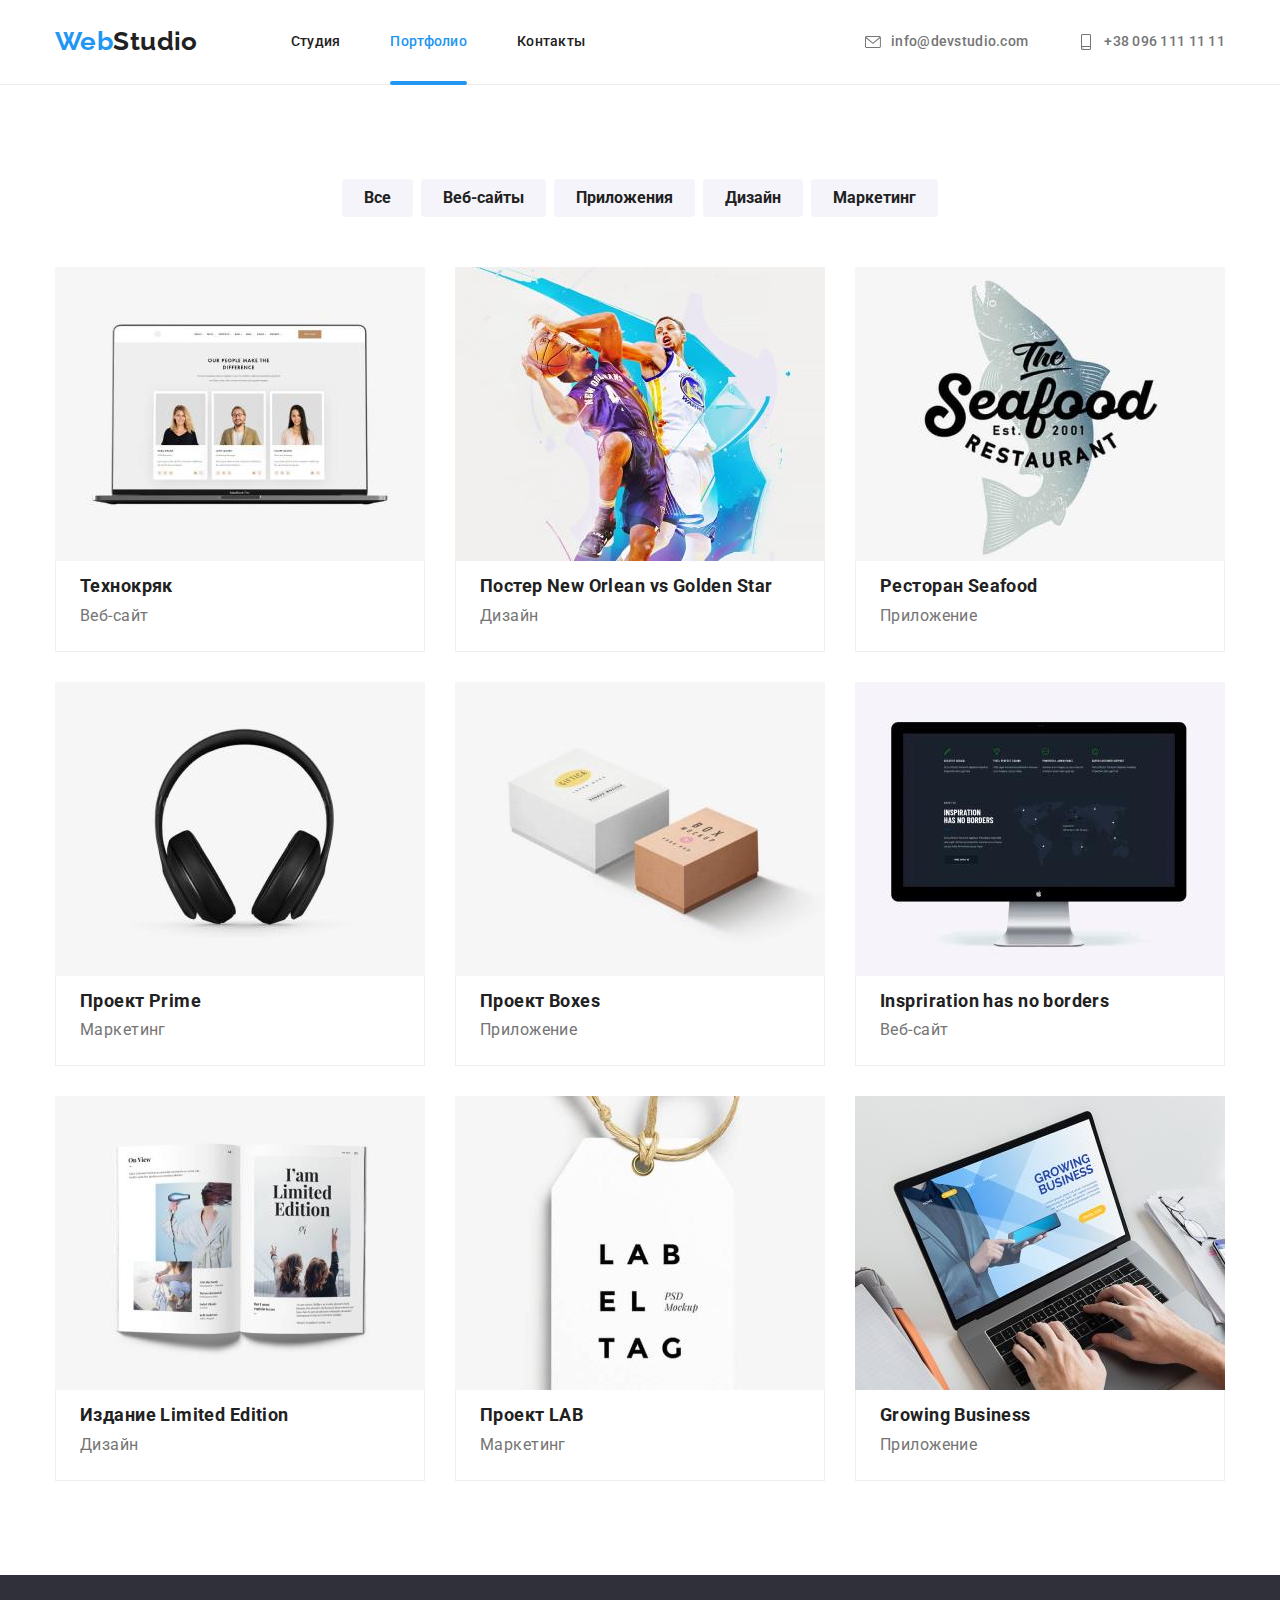
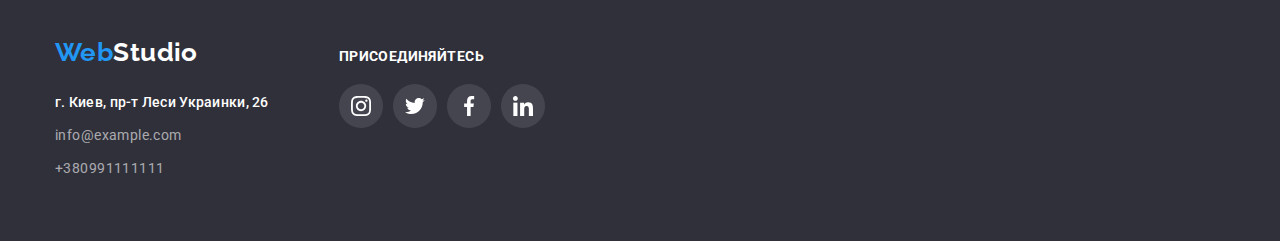
==== portfolio.html @ 58682e2e "H/W" ====
<!DOCTYPE html>
<html lang="ru">
  <head>
    <meta charset="UTF-8" />
    <meta http-equiv="X-UA-Compatible" content="IE=edge" />
    <meta name="viewport" content="width=device-width, initial-scale=1.0" />
    <link rel="preconnect" href="https://fonts.googleapis.com">
    <link rel="preconnect" href="https://fonts.gstatic.com" crossorigin>
    <link href="https://fonts.googleapis.com/css2?family=Raleway:wght@700&family=Roboto:wght@400;500;700;900&display=swap"
        rel="stylesheet">
    <title>Portfolio</title>
    <link rel="stylesheet" href="./css/modern-normalize.css">
    <link rel="stylesheet" href="./css/styles.css">
  </head>

  <body>
    <header class="header">
        <div class="container-header container">
            <a class="logo-link" 
            href="./index.html">Web<span class="logo-d">Studio</span></a>
            <nav class="nav">
                <ul class="nav-list">
                    <li class="nav-item">
                        <a  class="nav-link-st"
                            href="./index.html">Студия</a>
                    </li>
                    <li class="nav-item">
                        <a  class="nav-link-p nav-link-active"
                            href="./portfolio.html">Портфолио</a>
                    </li>
                    <li class="nav-item">
                        <a  class="nav-link-k" 
                            href="Контакты">Контакты</a>
                    </li>
                </ul>
            </nav>
            <ul class="cont-list">
                <li class="cont-item">
                  <a class="cont-link" href="mailto:info@devstudio.com"
                    ><svg class="cont-icon" width="16px" height="16px">
                      <use href="./img/svg/symbol-defs.svg#icon-envelope"></use></svg
                    >info@devstudio.com</a
                  >
                </li>
                <li class="cont-item">
                  <a class="cont-link" href="tel:+380961111111"
                    ><svg class="cont-icon" width="16px" height="16px">
                      <use
                        href="./img/svg/symbol-defs.svg#icon-smartphone"
                      ></use></svg
                    >+38 096 111 11 11</a
                  >
        </div>
    </header> 

    <main>
        <section class="section"><!--Список кнопок-->
            <div class="container">
                <h1 class="visually-hidden">Portfolio</h1>
                <ul class="botton-list">
                    <li class="botton-item"><button class="filter-button" type="button">Все</button></li>
                    <li class="botton-item"><button class="filter-button" type="button">Веб-сайты</button></li>
                    <li class="botton-item"><button class="filter-button" type="button">Приложения</button></li>
                    <li class="botton-item"><button class="filter-button" type="button">Дизайн</button></li>
                    <li class="botton-item"><button class="filter-button" type="button">Маркетинг</button></li>
                </ul>
                <ul class="portfolio-list">
                  <li class="portfolio-item">
                    <a class="portfolio-link" href="">
                      <div class="portfolio-hover">
                        <img src="./img/portfolio/p.1.jpg" alt="фото веб-сайта Технокряк" width="370">
                        <p class="hover-text">
                          Технокряк это современная площадка распространения
                          коронавируса. Компании используют эту платформу для
                          цифрового шпионажа и атак на защищённые сервера конкурентов.
                        </p>
                      </div>
                      <div class="portfolio-tumba">
                        <h2 class="portfolio-title">Технокряк</h2>
                        <p class="portfolio-text">Веб-сайт</p>
                      </div>
                    </a>
                  </li>
                    <li class="portfolio-item">
                      <a class="portfolio-link" href="#">
                        <div class="portfolio-hover">
                          <img src="./img/portfolio/p.2.jpg" alt="фото веб-сайта Технокряк" width="370">
                          <p class="hover-text">
                            Технокряк это современная площадка распространения
                            коронавируса. Компании используют эту платформу для
                            цифрового шпионажа и атак на защищённые сервера конкурентов.
                          </p>
                          </div>
                        <div class="portfolio-tumba">
                            <h2 class="portfolio-title">Постер New Orlean vs Golden Star</h2>
                            <p class="portfolio-text">Дизайн</p>
                        </div>
                      </a>
                    </li>
                    <li class="portfolio-item">
                      <a class="portfolio-link" href="#">
                        <div class="portfolio-hover">
                          <img src="./img/portfolio/p.3.jpg" alt="фото веб-сайта Технокряк" width="370">
                          <p class="hover-text">
                            Технокряк это современная площадка распространения
                            коронавируса. Компании используют эту платформу для
                            цифрового шпионажа и атак на защищённые сервера конкурентов.
                          </p>
                          </div>
                        <div class="portfolio-tumba">
                            <h2 class="portfolio-title">Ресторан Seafood</h2>
                            <p class="portfolio-text">Приложение</p>
                            </div>
                       </a>
                    </li>
                    <li class="portfolio-item">
                      <a class="portfolio-link" href="#">
                        <div class="portfolio-hover">
                          <img src="./img/portfolio/p.4.jpg" alt="фото веб-сайта Технокряк" width="370">
                          <p class="hover-text">
                            Технокряк это современная площадка распространения
                            коронавируса. Компании используют эту платформу для
                            цифрового шпионажа и атак на защищённые сервера конкурентов.
                          </p>
                          </div>
                        <div class="portfolio-tumba">
                            <h2 class="portfolio-title">Проект Prime</h2>
                            <p class="portfolio-text">Маркетинг</p>
                          </div>
                       </a>
                    </li>
                    <li class="portfolio-item">
                      <a class="portfolio-link" href="#">
                        <div class="portfolio-hover">
                          <img src="./img/portfolio/p.5.jpg" alt="фото веб-сайта Технокряк" width="370">
                          <p class="hover-text">
                            Технокряк это современная площадка распространения
                            коронавируса. Компании используют эту платформу для
                            цифрового шпионажа и атак на защищённые сервера конкурентов.
                          </p>
                          </div>
                        <div class="portfolio-tumba">
                            <h2 class="portfolio-title">Проект Boxes</h2>
                            <p class="portfolio-text">Приложение</p>
                            </div>
                       </a>
                    </li>
                    <li class="portfolio-item">
                      <a class="portfolio-link" href="#">
                        <div class="portfolio-hover">
                          <img src="./img/portfolio/p.6.jpg" alt="фото веб-сайта Технокряк" width="370">
                          <p class="hover-text">
                            Технокряк это современная площадка распространения
                            коронавируса. Компании используют эту платформу для
                            цифрового шпионажа и атак на защищённые сервера конкурентов.
                          </p>
                          </div>
                        <div class="portfolio-tumba">
                            <h2 class="portfolio-title">Inspriration has no borders</h2>
                            <p class="portfolio-text">Веб-сайт</p>
                        </div>
                       </a>
                    </li>
                    <li class="portfolio-item">
                      <a class="portfolio-link" href="#">
                        <div class="portfolio-hover">
                          <img src="./img/portfolio/p.7.jpg" alt="фото веб-сайта Технокряк" width="370">
                          <p class="hover-text">
                            Технокряк это современная площадка распространения
                            коронавируса. Компании используют эту платформу для
                            цифрового шпионажа и атак на защищённые сервера конкурентов.
                          </p>
                          </div>
                        <div class="portfolio-tumba">
                            <h2 class="portfolio-title">Издание Limited Edition</h2>
                            <p class="portfolio-text">Дизайн</p>
                        </div>
                       </a>
                    </li>
                    <li class="portfolio-item">
                      <a class="portfolio-link" href="#">
                        <div class="portfolio-hover">
                          <img src="./img/portfolio/p.8.jpg" alt="фото веб-сайта Технокряк" width="370">
                          <p class="hover-text">
                            Технокряк это современная площадка распространения
                            коронавируса. Компании используют эту платформу для
                            цифрового шпионажа и атак на защищённые сервера конкурентов.
                          </p>
                          </div>
                        <div class="portfolio-tumba">
                            <h2 class="portfolio-title">Проект LAB</h2>
                            <p class="portfolio-text">Маркетинг</p>
                        </div>
                       </a>
                    </li>
                    <li class="portfolio-item">
                      <a class="portfolio-link" href="#">
                        <div class="portfolio-hover">
                          <img src="./img/portfolio/p.9.jpg" alt="фото веб-сайта Технокряк" width="370">
                          <p class="hover-text">
                            Технокряк это современная площадка распространения
                            коронавируса. Компании используют эту платформу для
                            цифрового шпионажа и атак на защищённые сервера конкурентов.
                          </p>
                          </div>
                        <div class="portfolio-tumba">
                            <h2 class="portfolio-title">Growing Business</h2>
                            <p class="portfolio-text">Приложение</p>
                          </div>
                       </a>
                    </li>
                 </ul>
            </div>
    </main>
      


    <footer>
        <section class="section-footer">
          <div class="container container-footer">
              <div class="">
                  <a class="logo-link-f" href="/index.html"
                  >Web<span class="logo-white">Studio</span></a>
                <address class="address">
                  <ul class="nav-list-f">
                    <li class="nav-item-f">
                      <a class="cont-link-fa" href=""
                        >г. Киев, пр-т Леси Украинки, 26</a>
                    </li>
                    <li class="nav-item-f">
                      <a class="cont-link-f" href="mailto:info@example.com"
                        >info@example.com</a>
                    </li>
                    <li class="nav-item-f">
                      <a class="cont-link-f" href="tel:+380991111111"
                        >+380991111111</a>
                    </li>
                  </ul>
              </div>
              <div class="footer-social">
                <h3 class="social-heading-footer">присоединяйтесь</h3>
                <ul class="footer-socials-list">
                  <li class="footer-socials-item">
                    <a class="footer-social-link" href="#">
                      <svg class="footer-icon" width="20" height="20">
                        <use
                          href="./img/svg/symbol-defs.svg#icon-instagram"
                        ></use>
                      </svg>
                    </a>
                  </li>
                  <li class="footer-socials-item">
                    <a class="footer-social-link" href="#">
                      <svg class="footer-icon" width="20" height="20">
                        <use href="./img/svg/symbol-defs.svg#icon-twitter"></use>
                      </svg>
                    </a>
                  </li>
                  <li class="footer-socials-item">
                    <a class="footer-social-link" href="#">
                      <svg class="footer-icon" width="20" height="20">
                        <use href="./img/svg/symbol-defs.svg#icon-facebook"></use>
                      </svg>
                    </a>
                  </li>
                  <li class="footer-socials-item">
                    <a class="footer-social-link" href="#">
                      <svg class="footer-icon" width="20" height="20">
                        <use href="./img/svg/symbol-defs.svg#icon-linkedin"></use>
                      </svg>
                    </a>
                  </li>
                </ul>
              </div>
            </address>
          </div>
        </section>
      </footer>
      
    </body>
  </html>
---- css/styles.css ----
/* цвет основного текста #757575*/
/* цвет вторичного текста #212121*/
/* белый FFFFFF*/
/* акцент #2196F3 - #000000*/
/* Вторичный цвет фона #2F303A */
/* Вторичный цвет фона# F5F4FA */

:root {
  --primary-text-color: #757575;
  --title-text-color: #212121;
  --white-text-color: #fff;
  --accent-text-color: #2196f3;
  --icon-color: #f5f4fa;
}
body {
  font-family: Roboto, sans-serif;
  font-size: 14px;
  line-height: 1.71;
  letter-spacing: 0.03em;
  background-color: #fff;
  color: var(--primary-text-color);
}
.visually-hidden {
  position: absolute;
  clip: rect(0 0 0 0);
  width: 1px;
  height: 1px;
  margin: -1px;
}
address {
  font-style: normal;
  margin-top: 20px;
}
h1,
h2,
h3,
p {
  padding: 0;
  margin: 0;
}
ul {
  margin: 0;
  padding: 0;
  list-style: none;
}
h2 {
  font-weight: 700;
  line-height: 1.16;
  font-size: 18px;
  color: var(--title-text-color);
}
a {
  text-decoration: none;
}
img {
  max-width: 100%;
  height: auto;
  display: block;
}

/* section */
.section {
  padding-top: 94px;
  padding-bottom: 94px;
}
.section-feature {
  padding-top: 0;
}
.section-title {
  text-align: center;
  margin-bottom: 50px;
  font-size: 36px;
}
.section-team {
  background: #f5f4fa;
}

/* header */
.header {
  border-bottom-width: 1px;
  border-bottom-style: solid;
  border-bottom-color: #ececec;
}
.container-header {
  display: flex;
  align-items: center;
}
.nav {
  margin-left: 93px;
}
.nav-list {
  display: flex;
}
.nav-item:not(:last-child) {
  margin-right: 50px;
}

.logo-link,
.logo-d,
.logo-white,
.logo-link-f {
  font-family: Raleway;
  font-weight: 700;
  font-size: 26px;
  line-height: 1.38;
}
.logo-link {
  color: var(--accent-text-color);
  margin: 24px 0;
}
.logo-d {
  color: var(--title-text-color);
}
.nav-link-s,
.nav-link-ps,
.nav-link-k,
.nav-link-p,
.nav-link-st {
  text-decoration: none;
  font-weight: 500;
  font-size: 14px;
  line-height: 1.14;
  letter-spacing: 0.02em;
  height: 100%;
  display: flex;
  align-items: center;
  position: relative;
  padding-top: 32px;
  padding-bottom: 32px;
  height: 100%;
  color: var(--title-text-color);
  transition: 250ms cubic-bezier(0.4, 0, 0.2, 1);
}

.nav-link-s:hover,
.nav-link-s:focus,
.nav-link-ps:hover,
.nav-link-ps:focus,
.nav-link-k:hover,
.nav-link-k:focus,
.nav-link-st:hover,
.nav-link-st:focus {
  color: var(--accent-text-color);
}
.nav-link-active {
  color: var(--accent-text-color);
  padding-top: 32px;
  padding-bottom: 32px;
}

.nav-link-active::after {
  content: "";
  position: absolute;
  height: 4px;
  border-radius: 2px;
  bottom: 0%;
  width: 100%;
  bottom: -3px;
  left: 0;
  background: var(--accent-text-color);
}
.cont-list {
  display: flex;
  margin-left: auto;
}
.cont-item:not(:last-child) {
  margin-right: 50px;
}
.cont-link {
  display: flex;
  font-weight: 500;
  line-height: 1.14;
  letter-spacing: 0.02em;
  color: var(--primary-text-color);
  transition: 250ms cubic-bezier(0.4, 0, 0.2, 1);
}
.cont-icon {
  margin-right: 10px;
  fill: var(--primary-text-color);
}
.cont-link:hover,
.cont-link:focus {
  color: var(--accent-text-color);
}
.cont-link:hover .cont-icon {
  fill: var(--accent-text-color);
}
.cont-link:focus .cont-icon {
  fill: var(--accent-text-color);
}

/* hero */
.hero {
  margin-left: auto;
  margin-right: auto;
  background-color: #2f303a;
  background-image: linear-gradient(
      to left,
      rgba(47, 48, 58, 0.4),
      rgba(47, 48, 58, 0.4)
    ),
    url(../img/bg-h.jpg);
  background-size: cover;
  max-width: 1600px;
  background-repeat: no-repeat;
  background-position: center;
  padding: 200px 0;
}

.hero-title {
  font-weight: 900;
  font-size: 44px;
  line-height: 1.36;
  letter-spacing: 0.06em;
  text-transform: uppercase;
  width: 696px;
  margin: 0 auto;
  text-align: center;
  color: #fff;
}
.button {
  font-weight: 700;
  font-size: 16px;
  line-height: 1.87;
  align-items: center;
  text-align: center;
  letter-spacing: 0.06em;
  cursor: pointer;
  min-width: 200px;
  margin: 0 auto;
  margin-top: 30px;
  padding: 10px 29px;
  display: block;
  padding: 10px 32px;
  box-shadow: 0px 4px 4px rgba(0, 0, 0, 0.15);
  border: none;
  border-radius: 4px;
  color: #fff;
  background-color: var(--accent-text-color);
}
.button:hover,
.button:focus {
  box-shadow: 0px 3px 1px rgba(0, 0, 0, 0.1), 0px 1px 2px rgba(0, 0, 0, 0.08),
    0px 2px 2px rgba(0, 0, 0, 0.12);
}
.modal-animation {
  position: relative;
}
.backdrop {
  position: fixed;
  top: 0%;
  left: 0%;
  width: 100%;
  height: 100%;
  background-color: rgba(0, 0, 0, 0.2);
  transition-property: opacity visibility;
  transition: 250ms cubic-bezier(0.4, 0, 0.2, 1);
}
.is-hidden .modal {
  transform: translateY(200%) scale(2);
}
.modal {
  position: absolute;
  min-width: 528px;
  min-height: 581px;
  background: #ffffff;
  border-radius: 4px;
  top: 50%;
  left: 50%;
  box-shadow: 0px 1px 3px rgba(0, 0, 0, 0.12), 0px 1px 1px rgba(0, 0, 0, 0.14),
    0px 2px 1px rgba(0, 0, 0, 0.2);
  transform: translate(-50%, -50%) scale(1);
  transition: 250ms cubic-bezier(0.4, 0, 0.2, 1);
}
.close-modal {
  position: absolute;
  width: 30px;
  height: 30px;
  border-width: 1px;
  border-radius: 50%;
  border-color: rgba(0, 0, 0, 0.1);
  background-color: #fff;
  position: absolute;
  margin: 0;
  top: 8px;
  right: 8px;
  display: flex;
  align-items: center;
  justify-content: center;
}
.is-hidden {
  visibility: hidden;
  opacity: 0;
  pointer-events: none;
}

/* section-pecul */
.container {
  width: 1200px;
  padding: 0 15px;
  margin: 0 auto;
}
.pecul-list {
  display: flex;
}
.pecul-title {
  text-transform: uppercase;
  color: var(--title-text-color);
}
.pecul-tumba {
  background-color: var(--icon-color);
  width: 270px;
  height: 120px;
  margin-bottom: 30px;
  display: flex;
  align-items: center;
  justify-content: center;
}
.pecul-icons {
  width: 70px;
  height: 70px;
}
.pecul-item:not(:last-child) {
  margin-right: 30px;
}
.pecul-title {
  box-sizing: content-box;
  margin-bottom: 10px;
}
.feature-title {
  text-align: center;
  margin-bottom: 50px;
  font-size: 36px;
}
.feature {
  display: flex;
}
.feature-item:not(:last-child) {
  margin-right: 30px;
}

/* team */

.team-list {
  display: flex;
}
.team-title {
  margin-bottom: 10px;
  color: var(--title-text-color);
}
.team-item:not(:last-child) {
  margin-right: 30px;
}
.tumba {
  padding: 30px 0;
}
.team-item {
  background-color: #ffffff;
  border-radius: 4px;
  box-shadow: 0px 3px 1px rgba(0, 0, 0, 0.1), 0px 1px 2px rgba(0, 0, 0, 0.08),
    0px 2px 2px rgba(0, 0, 0, 0.12);
  text-align: center;
}
.team-socials-list {
  display: flex;
  justify-content: center;
  align-items: center;
  margin-top: 16px;
}
.button-icons {
  padding: 0;
  border: none;
  background-color: #fff;
  align-items: center;
}
.team-social-link {
  display: flex;
  width: 44px;
  height: 44px;
  align-items: center;
  justify-content: center;
  border-radius: 50%;
  fill: #afb1b8;
  transition: 250ms cubic-bezier(0.4, 0, 0.2, 1);
}
.team-social-link:hover,
.team-social-link:focus {
  background-color: var(--accent-text-color);
}
.team-social-link:hover,
.team-social-link:focus {
  fill: #fff;
}
.button-icons:not(:last-child) {
  margin-right: 10px;
}

/* client */

.client-list {
  display: flex;
  justify-content: center;
  align-items: center;
}
.client-item {
  padding: 0;
  border-radius: 4%;
  align-items: center;
}
.client-item:not(:last-child) {
  margin-right: 30px;
}
.clients-link {
  display: flex;
  width: 170px;
  height: 92px;
  align-items: center;
  justify-content: center;
  border: 1px solid #afb1b8;
  border-radius: 4%;
  transition: 250ms cubic-bezier(0.4, 0, 0.2, 1);
}
.clients-link {
  fill: #afb1b8;
}
.clients-link:hover,
.clients-link:focus {
  border-color: var(--accent-text-color);
  fill: var(--accent-text-color);
}

/* footer */
.container-footer {
  display: flex;
  align-items: baseline;
}
.logo-link-f {
  color: var(--accent-text-color);
}
.logo-white {
  color: var(--white-text-color);
}
.cont-link-fa {
  text-decoration: none;
  font-weight: 500;
  line-height: 1.14;
  letter-spacing: 0.02em;
  text-decoration: none;
  color: var(--white-text-color);
}
.cont-link-fa:focus,
.cont-link-fa:hover {
  color: var(--accent-text-color);
}
.cont-link-f {
  font-weight: 400;
  line-height: 1.71;
  color: rgba(255, 255, 255, 0.6);
}
.cont-link-f:focus,
.cont-link-f:hover {
  color: var(--accent-text-color);
}

footer {
  background-color: #2f303a;
  padding: 60px 0;
}
.nav-item-f:not(:last-child) {
  margin-bottom: 9px;
}
.social-heading-footer {
  font-weight: bold;
  font-size: 14px;
  line-height: 16px;
  text-transform: uppercase;
  color: var(--white-text-color);
}
.footer-social {
  margin-left: 70px;
}

.footer-socials-list {
  display: flex;
  align-items: center;
  justify-content: center;
  margin-top: 20px;
}

.footer-socials-item {
  padding: 0;
  align-items: center;
  border-radius: 50%;
  background-image: linear-gradient(
    to left,
    rgba(255, 255, 255, 10%),
    rgba(255, 255, 255, 10%)
  );
}

.footer-social-link:hover,
.footer-social-link:focus {
  background-image: linear-gradient(
    to left,
    var(--accent-text-color),
    var(--accent-text-color)
  );
}

.footer-socials-item:not(:last-child) {
  margin-right: 10px;
}

.footer-social-link {
  display: flex;
  width: 44px;
  height: 44px;
  align-items: center;
  justify-content: center;
  border-radius: 50%;
  transition: 250ms cubic-bezier(0.4, 0, 0.2, 1);
}
.footer-icon {
  fill: #fff;
}
/* portfolio */

.filter-button {
  font-weight: bold;
  font-size: 16px;
  line-height: 1.62;
  text-align: center;
  border: none;
  margin: 0;
  border-radius: 4px;
  padding: 6px 22px;
  cursor: pointer;
  background: #f5f4fa;
  color: var(--title-text-color);
  transition: 250ms cubic-bezier(0.4, 0, 0.2, 1);
}
.botton-list {
  justify-content: center;
  display: flex;
}
.botton-item:not(:last-child) {
  margin-right: 8px;
}
.filter-button:hover,
.filter-button:focus {
  color: var(--white-text-color);
  background: var(--accent-text-color);
  box-shadow: 0px 3px 1px rgba(0, 0, 0, 0.1), 0px 1px 2px rgba(0, 0, 0, 0.08),
    0px 2px 2px rgba(0, 0, 0, 0.12);
  border-radius: 4px;
}
.portfolio-list {
  margin-top: 50px;
  display: flex;
  flex-wrap: wrap;
  align-items: center;
  justify-content: space-between;
}
.portfolio-item:nth-child(-n + 6) {
  margin-bottom: 30px;
}
.portfolio-link {
  display: block;
  transition: box-shadow 250ms cubic-bezier(0.4, 0, 0.2, 1);
}
.portfolio-link:hover,
.portfolio-link:focus {
  box-shadow: 0px 1px 1px rgba(0, 0, 0, 0.12), 0px 4px 4px rgba(0, 0, 0, 0.06),
    1px 4px 6px rgba(0, 0, 0, 0.16);
}
.portfolio-item {
  position: relative;
}
.portfolio-tumba {
  margin-top: -5px;
  padding: 20px 24px;
  border-right: 1px solid #eeeeee;
  border-bottom: 1px solid #eeeeee;
  border-left: 1px solid #eeeeee;
  background: #ffffff;
}
.portfolio-titel {
  font-weight: 700;
  font-size: 18px;
  line-height: 2;
  letter-spacing: 0.06em;
}
.portfolio-text {
  color: var(--primary-text-color);
  font-weight: 400;
  margin-top: 4px;
  font-size: 16px;
  line-height: 1.87;
}
.portfolio-hover {
  position: relative;
  overflow: hidden;
}
.hover-text {
  position: absolute;
  bottom: 0;
  transform: translateY(100%);
  transition: transform 250ms cubic-bezier(0.4, 0, 0.2, 1);
  width: 100%;
  height: 100%;
  padding: 63px 24px;
  background-color: rgba(33, 150, 243, 0.9);
  font-weight: normal;
  font-size: 18px;
  line-height: 1.56;
  color: #ffffff;
}
.portfolio-link:hover .hover-text,
.portfolio-link:focus .hover-text {
  transform: translateY(0);
}
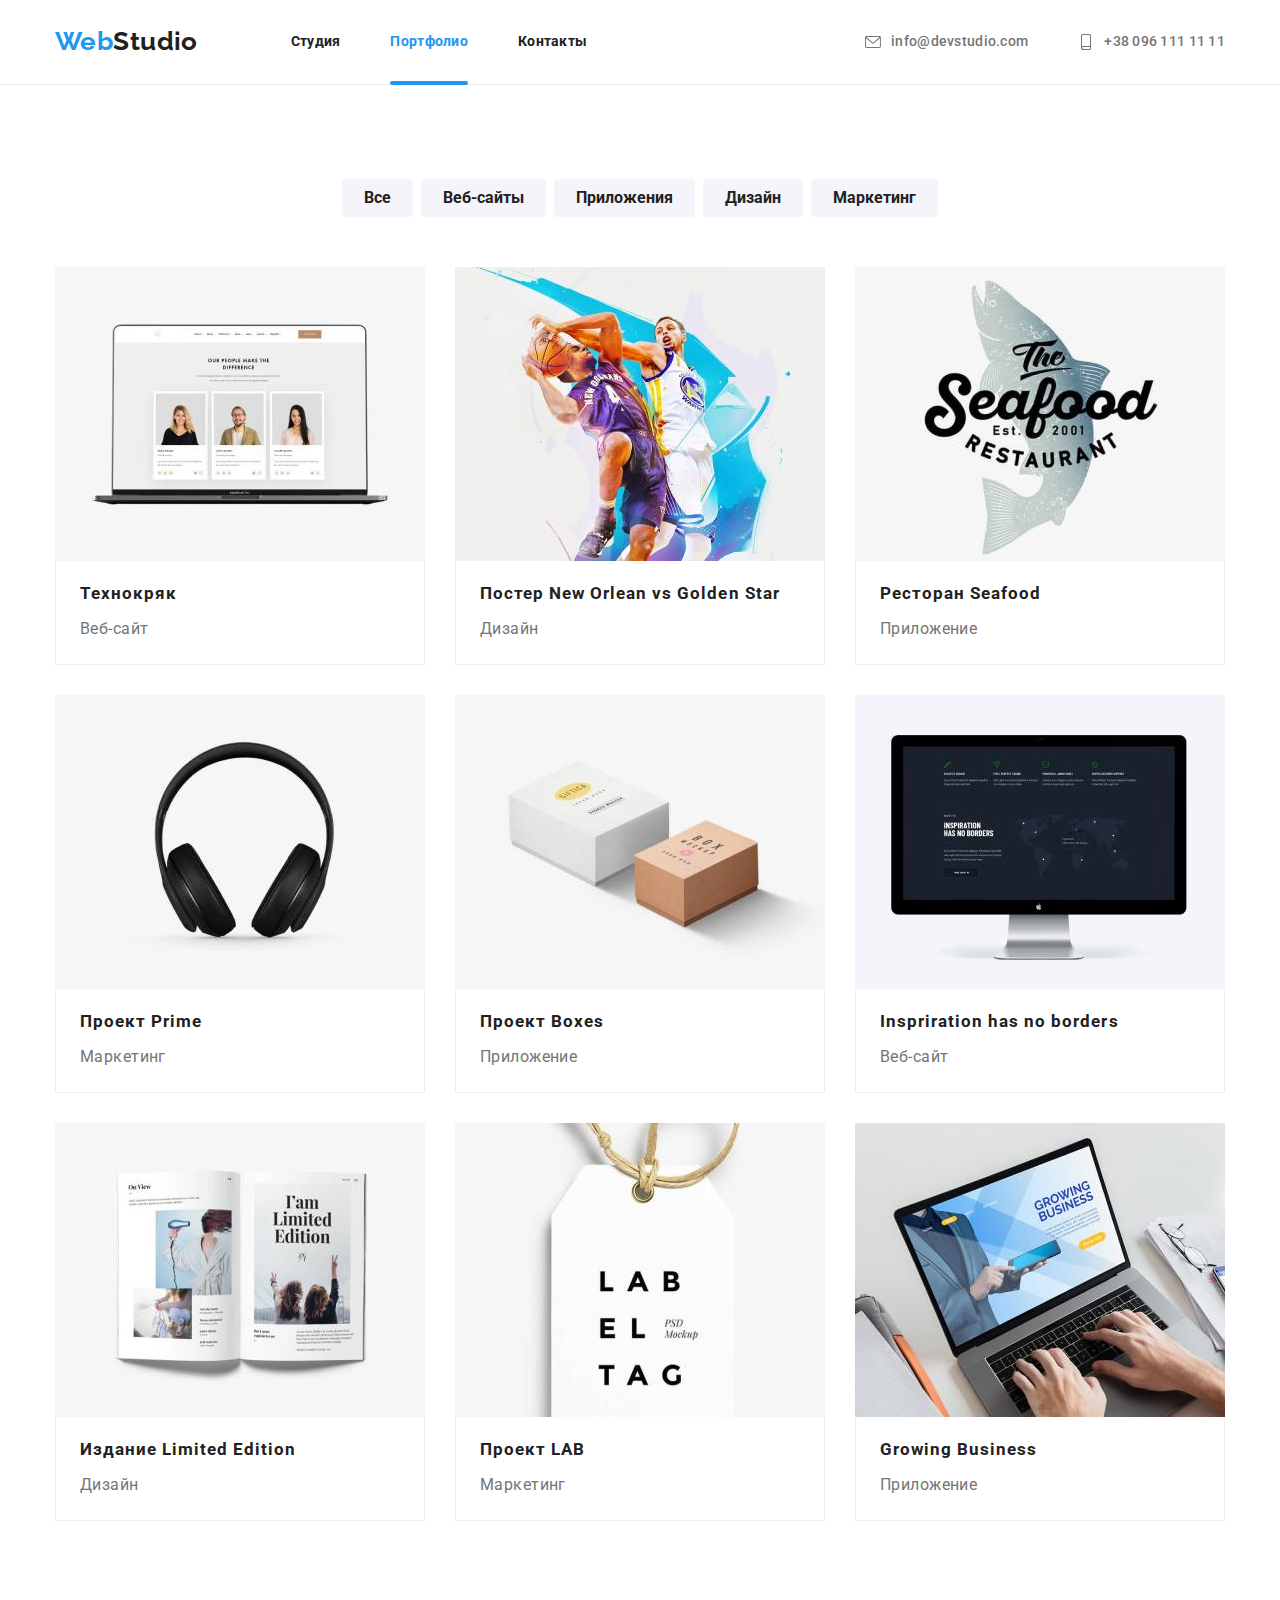
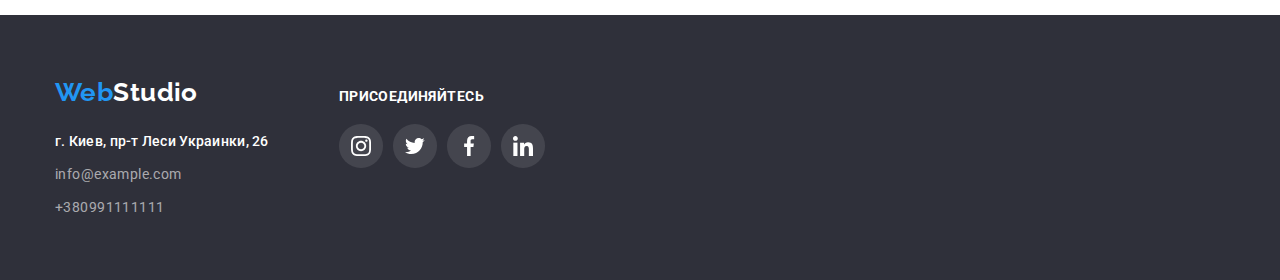
==== commit 5a985066: "H/W" ====
--- a/portfolio.html
+++ b/portfolio.html
@@ -17,19 +17,19 @@
     <header class="header">
         <div class="container-header container">
             <a class="logo-link" 
-            href="./index.html">Web<span class="logo-d">Studio</span></a>
+            href="./index.html">Web<span class="logo-black">Studio</span></a>
             <nav class="nav">
                 <ul class="nav-list">
                     <li class="nav-item">
-                        <a  class="nav-link-st"
+                        <a  class="nav-link"
                             href="./index.html">Студия</a>
                     </li>
                     <li class="nav-item">
-                        <a  class="nav-link-p nav-link-active"
+                        <a  class="nav-link nav-link-active"
                             href="./portfolio.html">Портфолио</a>
                     </li>
                     <li class="nav-item">
-                        <a  class="nav-link-k" 
+                        <a  class="nav-link" 
                             href="Контакты">Контакты</a>
                     </li>
                 </ul>
@@ -219,7 +219,7 @@
         <section class="section-footer">
           <div class="container container-footer">
               <div class="">
-                  <a class="logo-link-f" href="/index.html"
+                  <a class="logo-link" href="/index.html"
                   >Web<span class="logo-white">Studio</span></a>
                 <address class="address">
                   <ul class="nav-list-f">
--- a/css/styles.css
+++ b/css/styles.css
@@ -43,12 +43,6 @@
   padding: 0;
   list-style: none;
 }
-h2 {
-  font-weight: 700;
-  line-height: 1.16;
-  font-size: 18px;
-  color: var(--title-text-color);
-}
 a {
   text-decoration: none;
 }
@@ -73,6 +67,14 @@
 }
 .section-team {
   background: #f5f4fa;
+}
+.title {
+  font-weight: bold;
+  font-size: 36px;
+  line-height: 42px;
+  text-align: center;
+  letter-spacing: 0.03em;
+  color: var(--title-text-color);
 }
 
 /* header */
@@ -94,30 +96,25 @@
 .nav-item:not(:last-child) {
   margin-right: 50px;
 }
-
 .logo-link,
-.logo-d,
-.logo-white,
-.logo-link-f {
+.logo-black,
+.logo-white {
   font-family: Raleway;
   font-weight: 700;
   font-size: 26px;
   line-height: 1.38;
+  text-decoration: none;
 }
 .logo-link {
   color: var(--accent-text-color);
   margin: 24px 0;
 }
-.logo-d {
+.logo-black {
   color: var(--title-text-color);
 }
-.nav-link-s,
-.nav-link-ps,
-.nav-link-k,
-.nav-link-p,
-.nav-link-st {
+.nav-link {
   text-decoration: none;
-  font-weight: 500;
+  font-weight: bold;
   font-size: 14px;
   line-height: 1.14;
   letter-spacing: 0.02em;
@@ -129,17 +126,11 @@
   padding-bottom: 32px;
   height: 100%;
   color: var(--title-text-color);
-  transition: 250ms cubic-bezier(0.4, 0, 0.2, 1);
-}
-
-.nav-link-s:hover,
-.nav-link-s:focus,
-.nav-link-ps:hover,
-.nav-link-ps:focus,
-.nav-link-k:hover,
-.nav-link-k:focus,
-.nav-link-st:hover,
-.nav-link-st:focus {
+  transition: color 250ms cubic-bezier(0.4, 0, 0.2, 1);
+}
+
+.nav-link:hover,
+.nav-link:focus {
   color: var(--accent-text-color);
 }
 .nav-link-active {
@@ -172,7 +163,7 @@
   line-height: 1.14;
   letter-spacing: 0.02em;
   color: var(--primary-text-color);
-  transition: 250ms cubic-bezier(0.4, 0, 0.2, 1);
+  transition: color 250ms cubic-bezier(0.4, 0, 0.2, 1);
 }
 .cont-icon {
   margin-right: 10px;
@@ -274,6 +265,7 @@
 }
 .close-modal {
   position: absolute;
+  cursor: pointer;
   width: 30px;
   height: 30px;
   border-width: 1px;
@@ -293,7 +285,25 @@
   opacity: 0;
   pointer-events: none;
 }
-
+/* sevtion joob */
+.job-item-thumb {
+  position: relative;
+}
+.job-animation {
+  display: flex;
+  font-weight: 700;
+  line-height: 1.14px;
+  align-items: center;
+  justify-content: center;
+  text-transform: uppercase;
+  position: absolute;
+  bottom: 0;
+  left: 0;
+  right: 0;
+  height: 70px;
+  color: #ffffff;
+  background: rgba(47, 48, 58, 0.8);
+}
 /* section-pecul */
 .container {
   width: 1200px;
@@ -381,7 +391,7 @@
   justify-content: center;
   border-radius: 50%;
   fill: #afb1b8;
-  transition: 250ms cubic-bezier(0.4, 0, 0.2, 1);
+  transition: background-color 250ms cubic-bezier(0.4, 0, 0.2, 1);
 }
 .team-social-link:hover,
 .team-social-link:focus {
@@ -418,7 +428,7 @@
   justify-content: center;
   border: 1px solid #afb1b8;
   border-radius: 4%;
-  transition: 250ms cubic-bezier(0.4, 0, 0.2, 1);
+  transition: border-color 250ms cubic-bezier(0.4, 0, 0.2, 1);
 }
 .clients-link {
   fill: #afb1b8;
@@ -433,9 +443,6 @@
 .container-footer {
   display: flex;
   align-items: baseline;
-}
-.logo-link-f {
-  color: var(--accent-text-color);
 }
 .logo-white {
   color: var(--white-text-color);
@@ -447,6 +454,7 @@
   letter-spacing: 0.02em;
   text-decoration: none;
   color: var(--white-text-color);
+  transition: color 250ms cubic-bezier(0.4, 0, 0.2, 1);
 }
 .cont-link-fa:focus,
 .cont-link-fa:hover {
@@ -456,6 +464,7 @@
   font-weight: 400;
   line-height: 1.71;
   color: rgba(255, 255, 255, 0.6);
+  transition: color 250ms cubic-bezier(0.4, 0, 0.2, 1);
 }
 .cont-link-f:focus,
 .cont-link-f:hover {
@@ -518,7 +527,7 @@
   align-items: center;
   justify-content: center;
   border-radius: 50%;
-  transition: 250ms cubic-bezier(0.4, 0, 0.2, 1);
+  transition: background 250ms cubic-bezier(0.4, 0, 0.2, 1);
 }
 .footer-icon {
   fill: #fff;
@@ -537,7 +546,9 @@
   cursor: pointer;
   background: #f5f4fa;
   color: var(--title-text-color);
-  transition: 250ms cubic-bezier(0.4, 0, 0.2, 1);
+  transition: color 250ms cubic-bezier(0.4, 0, 0.2, 1),
+    background-color 250ms cubic-bezier(0.4, 0, 0.2, 1),
+    box-shadow 250ms cubic-bezier(0.4, 0, 0.2, 1);
 }
 .botton-list {
   justify-content: center;
@@ -584,11 +595,12 @@
   border-left: 1px solid #eeeeee;
   background: #ffffff;
 }
-.portfolio-titel {
-  font-weight: 700;
-  font-size: 18px;
+.portfolio-title {
+  font-weight: bold;
+  font-size: 17px;
   line-height: 2;
   letter-spacing: 0.06em;
+  color: var(--title-text-color);
 }
 .portfolio-text {
   color: var(--primary-text-color);
